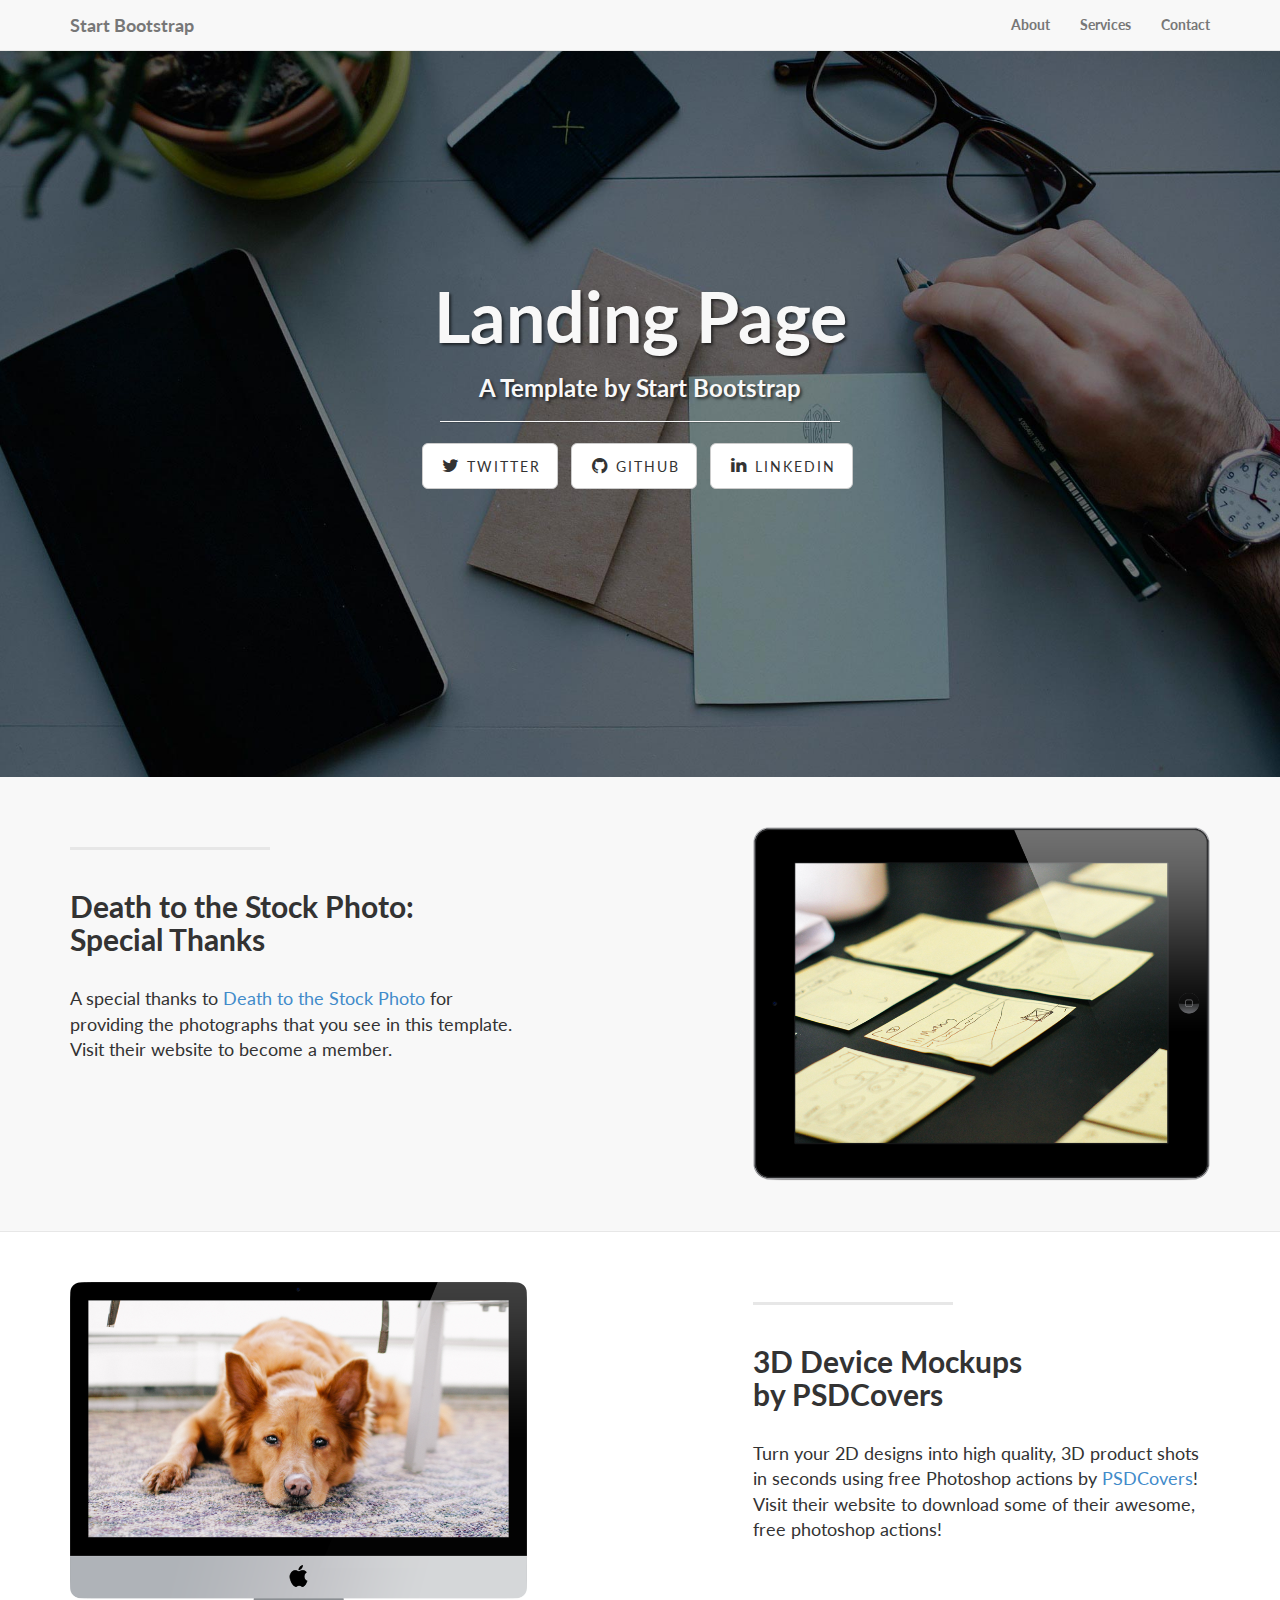
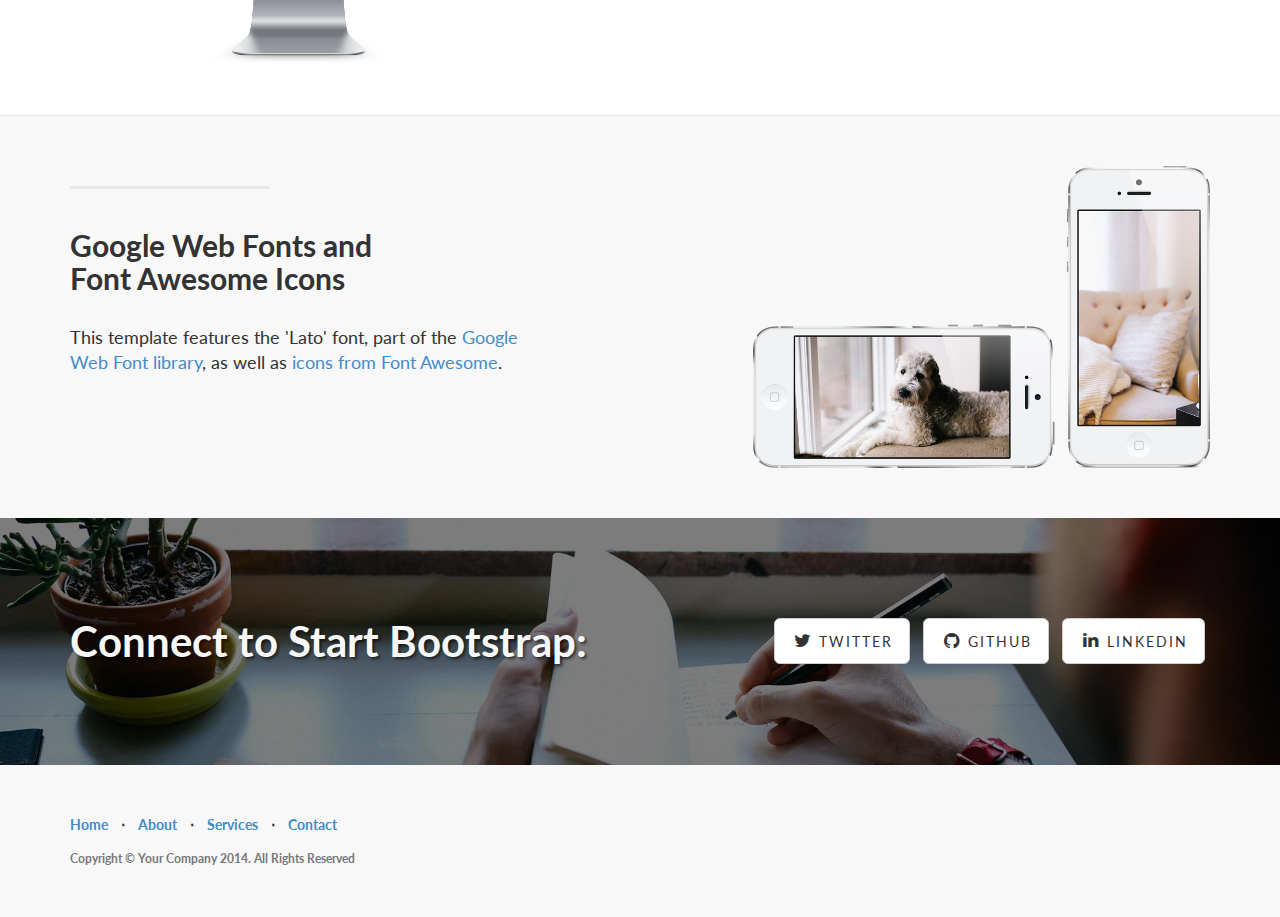
==== index.html @ eaa37b1a "Template" ====
<!DOCTYPE html>
<html lang="en">

<head>

    <meta charset="utf-8">
    <meta http-equiv="X-UA-Compatible" content="IE=edge">
    <meta name="viewport" content="width=device-width, initial-scale=1">
    <meta name="description" content="">
    <meta name="author" content="">

    <title>Landing Page - Start Bootstrap Theme</title>

    <!-- Bootstrap Core CSS -->
    <link href="css/bootstrap.min.css" rel="stylesheet">

    <!-- Custom CSS -->
    <link href="css/landing-page.css" rel="stylesheet">

    <!-- Custom Fonts -->
    <link href="font-awesome-4.1.0/css/font-awesome.min.css" rel="stylesheet" type="text/css">
    <link href="http://fonts.googleapis.com/css?family=Lato:300,400,700,300italic,400italic,700italic" rel="stylesheet" type="text/css">

    <!-- HTML5 Shim and Respond.js IE8 support of HTML5 elements and media queries -->
    <!-- WARNING: Respond.js doesn't work if you view the page via file:// -->
    <!--[if lt IE 9]>
        <script src="https://oss.maxcdn.com/libs/html5shiv/3.7.0/html5shiv.js"></script>
        <script src="https://oss.maxcdn.com/libs/respond.js/1.4.2/respond.min.js"></script>
    <![endif]-->

</head>

<body>

    <!-- Navigation -->
    <nav class="navbar navbar-default navbar-fixed-top" role="navigation">
        <div class="container">
            <!-- Brand and toggle get grouped for better mobile display -->
            <div class="navbar-header">
                <button type="button" class="navbar-toggle" data-toggle="collapse" data-target="#bs-example-navbar-collapse-1">
                    <span class="sr-only">Toggle navigation</span>
                    <span class="icon-bar"></span>
                    <span class="icon-bar"></span>
                    <span class="icon-bar"></span>
                </button>
                <a class="navbar-brand" href="#">Start Bootstrap</a>
            </div>
            <!-- Collect the nav links, forms, and other content for toggling -->
            <div class="collapse navbar-collapse" id="bs-example-navbar-collapse-1">
                <ul class="nav navbar-nav navbar-right">
                    <li>
                        <a href="#">About</a>
                    </li>
                    <li>
                        <a href="#">Services</a>
                    </li>
                    <li>
                        <a href="#">Contact</a>
                    </li>
                </ul>
            </div>
            <!-- /.navbar-collapse -->
        </div>
        <!-- /.container -->
    </nav>

    <!-- Header -->
    <div class="intro-header">

        <div class="container">

            <div class="row">
                <div class="col-lg-12">
                    <div class="intro-message">
                        <h1>Landing Page</h1>
                        <h3>A Template by Start Bootstrap</h3>
                        <hr class="intro-divider">
                        <ul class="list-inline intro-social-buttons">
                            <li>
                                <a href="https://twitter.com/SBootstrap" class="btn btn-default btn-lg"><i class="fa fa-twitter fa-fw"></i> <span class="network-name">Twitter</span></a>
                            </li>
                            <li>
                                <a href="https://github.com/IronSummitMedia/startbootstrap" class="btn btn-default btn-lg"><i class="fa fa-github fa-fw"></i> <span class="network-name">Github</span></a>
                            </li>
                            <li>
                                <a href="#" class="btn btn-default btn-lg"><i class="fa fa-linkedin fa-fw"></i> <span class="network-name">Linkedin</span></a>
                            </li>
                        </ul>
                    </div>
                </div>
            </div>

        </div>
        <!-- /.container -->

    </div>
    <!-- /.intro-header -->

    <!-- Page Content -->

    <div class="content-section-a">

        <div class="container">

            <div class="row">
                <div class="col-lg-5 col-sm-6">
                    <hr class="section-heading-spacer">
                    <div class="clearfix"></div>
                    <h2 class="section-heading">Death to the Stock Photo:<br>Special Thanks</h2>
                    <p class="lead">A special thanks to <a target="_blank" href="http://join.deathtothestockphoto.com/">Death to the Stock Photo</a> for providing the photographs that you see in this template. Visit their website to become a member.</p>
                </div>
                <div class="col-lg-5 col-lg-offset-2 col-sm-6">
                    <img class="img-responsive" src="img/ipad.png" alt="">
                </div>
            </div>

        </div>
        <!-- /.container -->

    </div>
    <!-- /.content-section-a -->

    <div class="content-section-b">

        <div class="container">

            <div class="row">
                <div class="col-lg-5 col-lg-offset-1 col-sm-push-6  col-sm-6">
                    <hr class="section-heading-spacer">
                    <div class="clearfix"></div>
                    <h2 class="section-heading">3D Device Mockups<br>by PSDCovers</h2>
                    <p class="lead">Turn your 2D designs into high quality, 3D product shots in seconds using free Photoshop actions by <a target="_blank" href="http://www.psdcovers.com/">PSDCovers</a>! Visit their website to download some of their awesome, free photoshop actions!</p>
                </div>
                <div class="col-lg-5 col-sm-pull-6  col-sm-6">
                    <img class="img-responsive" src="img/dog.png" alt="">
                </div>
            </div>

        </div>
        <!-- /.container -->

    </div>
    <!-- /.content-section-b -->

    <div class="content-section-a">

        <div class="container">

            <div class="row">
                <div class="col-lg-5 col-sm-6">
                    <hr class="section-heading-spacer">
                    <div class="clearfix"></div>
                    <h2 class="section-heading">Google Web Fonts and<br>Font Awesome Icons</h2>
                    <p class="lead">This template features the 'Lato' font, part of the <a target="_blank" href="http://www.google.com/fonts">Google Web Font library</a>, as well as <a target="_blank" href="http://fontawesome.io">icons from Font Awesome</a>.</p>
                </div>
                <div class="col-lg-5 col-lg-offset-2 col-sm-6">
                    <img class="img-responsive" src="img/phones.png" alt="">
                </div>
            </div>

        </div>
        <!-- /.container -->

    </div>
    <!-- /.content-section-a -->

    <div class="banner">

        <div class="container">

            <div class="row">
                <div class="col-lg-6">
                    <h2>Connect to Start Bootstrap:</h2>
                </div>
                <div class="col-lg-6">
                    <ul class="list-inline banner-social-buttons">
                        <li>
                            <a href="https://twitter.com/SBootstrap" class="btn btn-default btn-lg"><i class="fa fa-twitter fa-fw"></i> <span class="network-name">Twitter</span></a>
                        </li>
                        <li>
                            <a href="https://github.com/IronSummitMedia/startbootstrap" class="btn btn-default btn-lg"><i class="fa fa-github fa-fw"></i> <span class="network-name">Github</span></a>
                        </li>
                        <li>
                            <a href="#" class="btn btn-default btn-lg"><i class="fa fa-linkedin fa-fw"></i> <span class="network-name">Linkedin</span></a>
                        </li>
                    </ul>
                </div>
            </div>

        </div>
        <!-- /.container -->

    </div>
    <!-- /.banner -->

    <!-- Footer -->
    <footer>
        <div class="container">
            <div class="row">
                <div class="col-lg-12">
                    <ul class="list-inline">
                        <li>
                            <a href="#home">Home</a>
                        </li>
                        <li class="footer-menu-divider">&sdot;</li>
                        <li>
                            <a href="#about">About</a>
                        </li>
                        <li class="footer-menu-divider">&sdot;</li>
                        <li>
                            <a href="#services">Services</a>
                        </li>
                        <li class="footer-menu-divider">&sdot;</li>
                        <li>
                            <a href="#contact">Contact</a>
                        </li>
                    </ul>
                    <p class="copyright text-muted small">Copyright &copy; Your Company 2014. All Rights Reserved</p>
                </div>
            </div>
        </div>
    </footer>

    <!-- jQuery Version 1.11.0 -->
    <script src="js/jquery-1.11.0.js"></script>

    <!-- Bootstrap Core JavaScript -->
    <script src="js/bootstrap.min.js"></script>

</body>

</html>
---- css/landing-page.css ----
/*!
 * Start Bootstrap - Landing Page Bootstrap Theme (http://startbootstrap.com)
 * Code licensed under the Apache License v2.0.
 * For details, see http://www.apache.org/licenses/LICENSE-2.0.
 */

body,
html {
    width: 100%;
    height: 100%;
}

body,
h1,
h2,
h3,
h4,
h5,
h6 {
    font-family: "Lato","Helvetica Neue",Helvetica,Arial,sans-serif;
    font-weight: 700;
}

.lead {
    font-size: 18px;
    font-weight: 400;
}

.intro-header {
    padding-top: 50px; /* If you're making other pages, make sure there is 50px of padding to make sure the navbar doesn't overlap content! */
    padding-bottom: 50px;
    text-align: center;
    color: #f8f8f8;
    background: url(../img/intro-bg.jpg) no-repeat center center;
    background-size: cover;
}

.intro-message {
    position: relative;
    padding-top: 20%;
    padding-bottom: 20%;
}

.intro-message > h1 {
    margin: 0;
    text-shadow: 2px 2px 3px rgba(0,0,0,0.6);
    font-size: 5em;
}

.intro-divider {
    width: 400px;
    border-top: 1px solid #f8f8f8;
    border-bottom: 1px solid rgba(0,0,0,0.2);
}

.intro-message > h3 {
    text-shadow: 2px 2px 3px rgba(0,0,0,0.6);
}

@media(max-width:767px) {
    .intro-message {
        padding-bottom: 15%;
    }

    .intro-message > h1 {
        font-size: 3em;
    }

    ul.intro-social-buttons > li {
        display: block;
        margin-bottom: 20px;
        padding: 0;
    }

    ul.intro-social-buttons > li:last-child {
        margin-bottom: 0;
    }

    .intro-divider {
        width: 100%;
    }
}

.network-name {
    text-transform: uppercase;
    font-size: 14px;
    font-weight: 400;
    letter-spacing: 2px;
}

.content-section-a {
    padding: 50px 0;
    background-color: #f8f8f8;
}

.content-section-b {
    padding: 50px 0;
    border-top: 1px solid #e7e7e7;
    border-bottom: 1px solid #e7e7e7;
}

.section-heading {
    margin-bottom: 30px;
}

.section-heading-spacer {
    float: left;
    width: 200px;
    border-top: 3px solid #e7e7e7;
}

.banner {
    padding: 100px 0;
    color: #f8f8f8;
    background: url(../img/banner-bg.jpg) no-repeat center center;
    background-size: cover;
}

.banner h2 {
    margin: 0;
    text-shadow: 2px 2px 3px rgba(0,0,0,0.6);
    font-size: 3em;
}

.banner ul {
    margin-bottom: 0;
}

.banner-social-buttons {
    float: right;
    margin-top: 0;
}

@media(max-width:1199px) {
    ul.banner-social-buttons {
        float: left;
        margin-top: 15px;
    }
}

@media(max-width:767px) {
    .banner h2 {
        margin: 0;
        text-shadow: 2px 2px 3px rgba(0,0,0,0.6);
        font-size: 3em;
    }

    ul.banner-social-buttons > li {
        display: block;
        margin-bottom: 20px;
        padding: 0;
    }

    ul.banner-social-buttons > li:last-child {
        margin-bottom: 0;
    }
}

footer {
    padding: 50px 0;
    background-color: #f8f8f8;
}

p.copyright {
    margin: 15px 0 0;
}
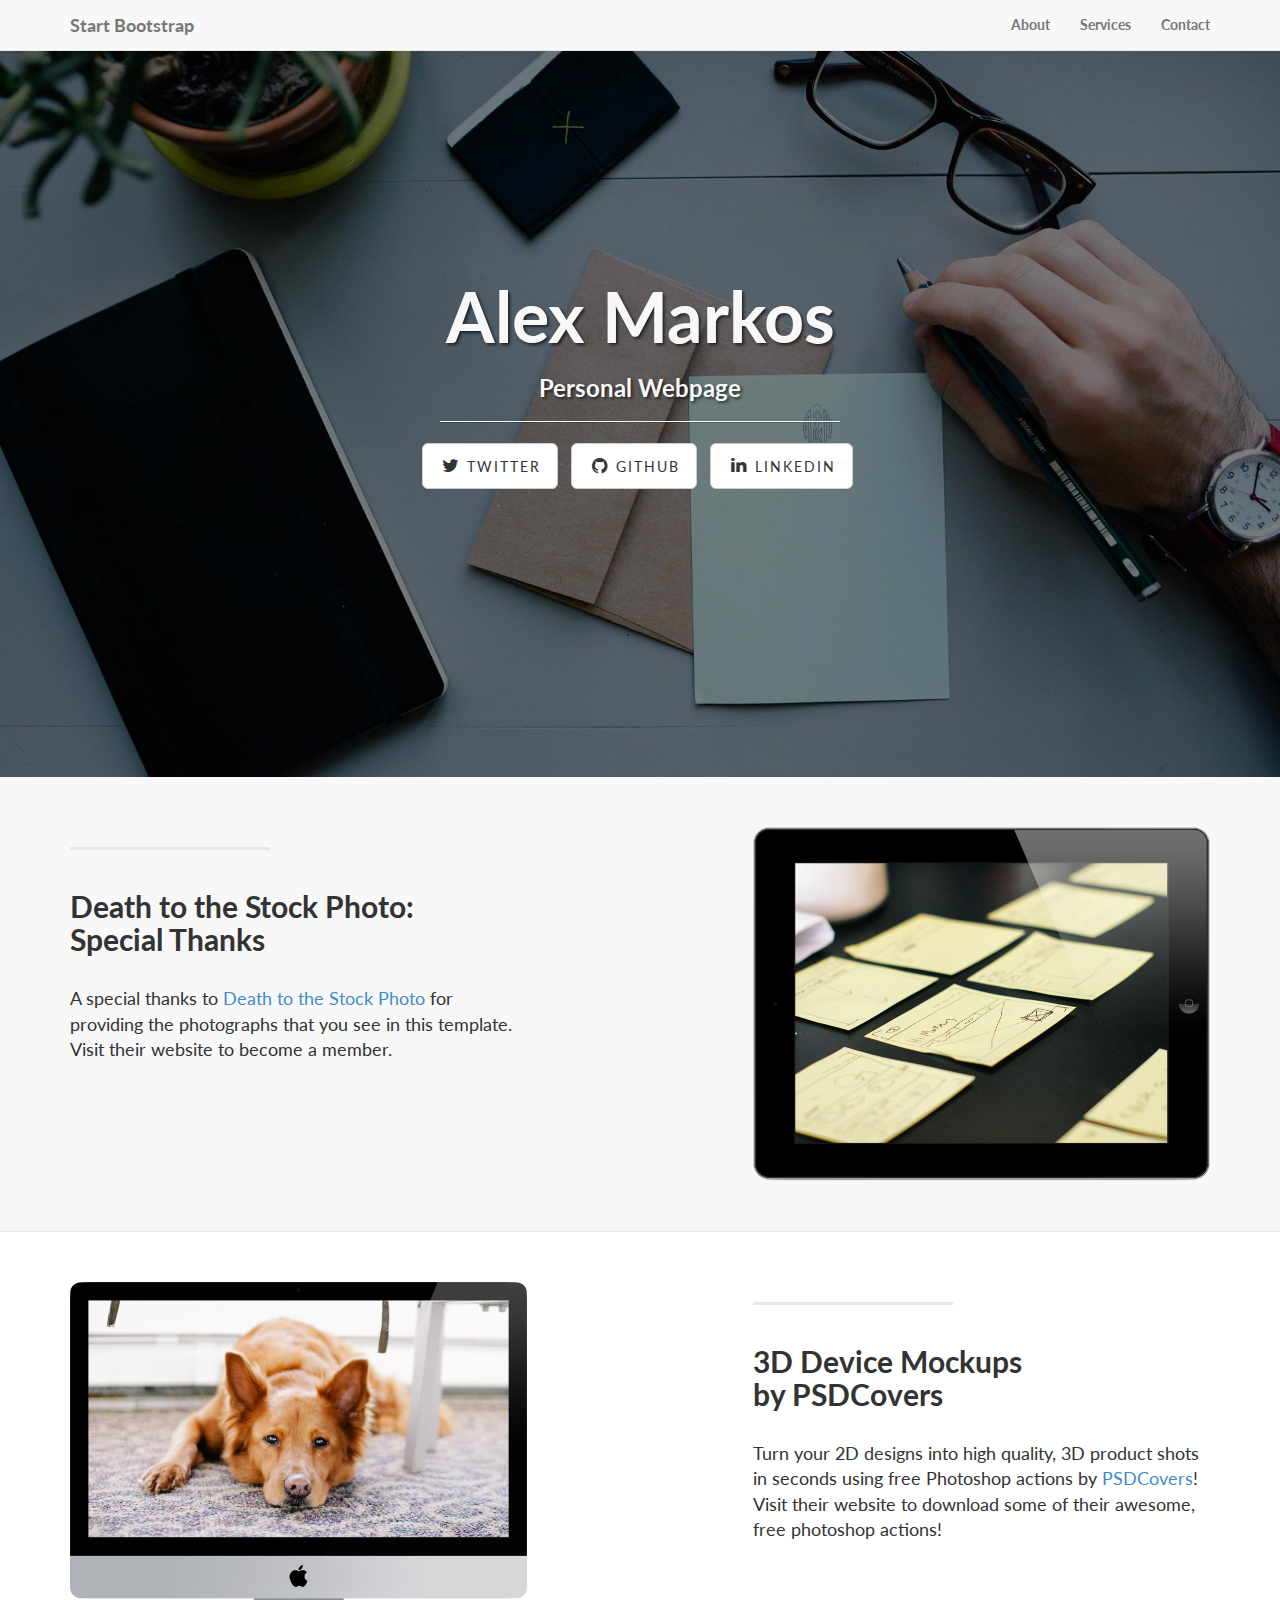
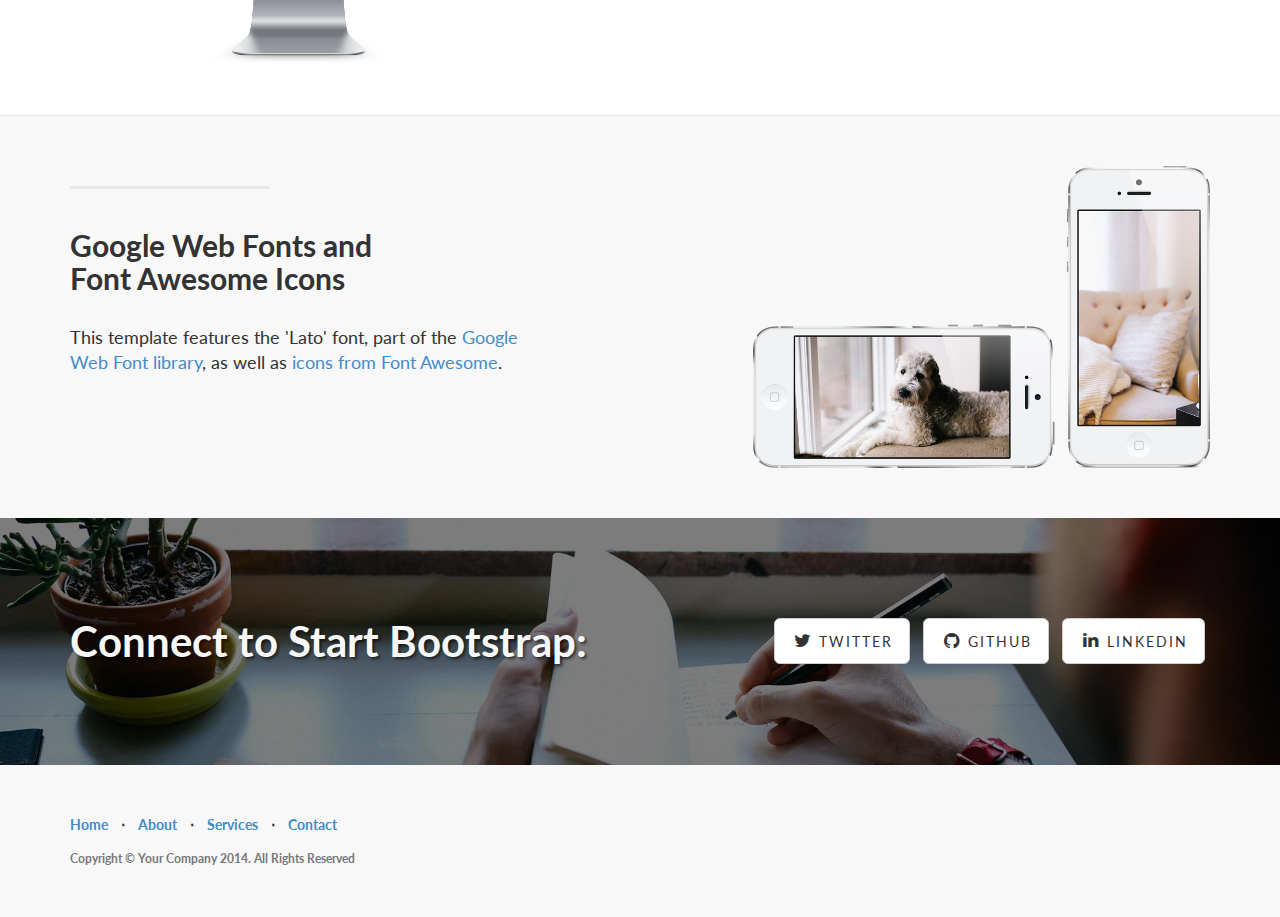
==== commit 9c284a45: "Update index.html" ====
--- a/index.html
+++ b/index.html
@@ -72,8 +72,8 @@
             <div class="row">
                 <div class="col-lg-12">
                     <div class="intro-message">
-                        <h1>Landing Page</h1>
-                        <h3>A Template by Start Bootstrap</h3>
+                        <h1>Alex Markos</h1>
+                        <h3>Personal Webpage</h3>
                         <hr class="intro-divider">
                         <ul class="list-inline intro-social-buttons">
                             <li>
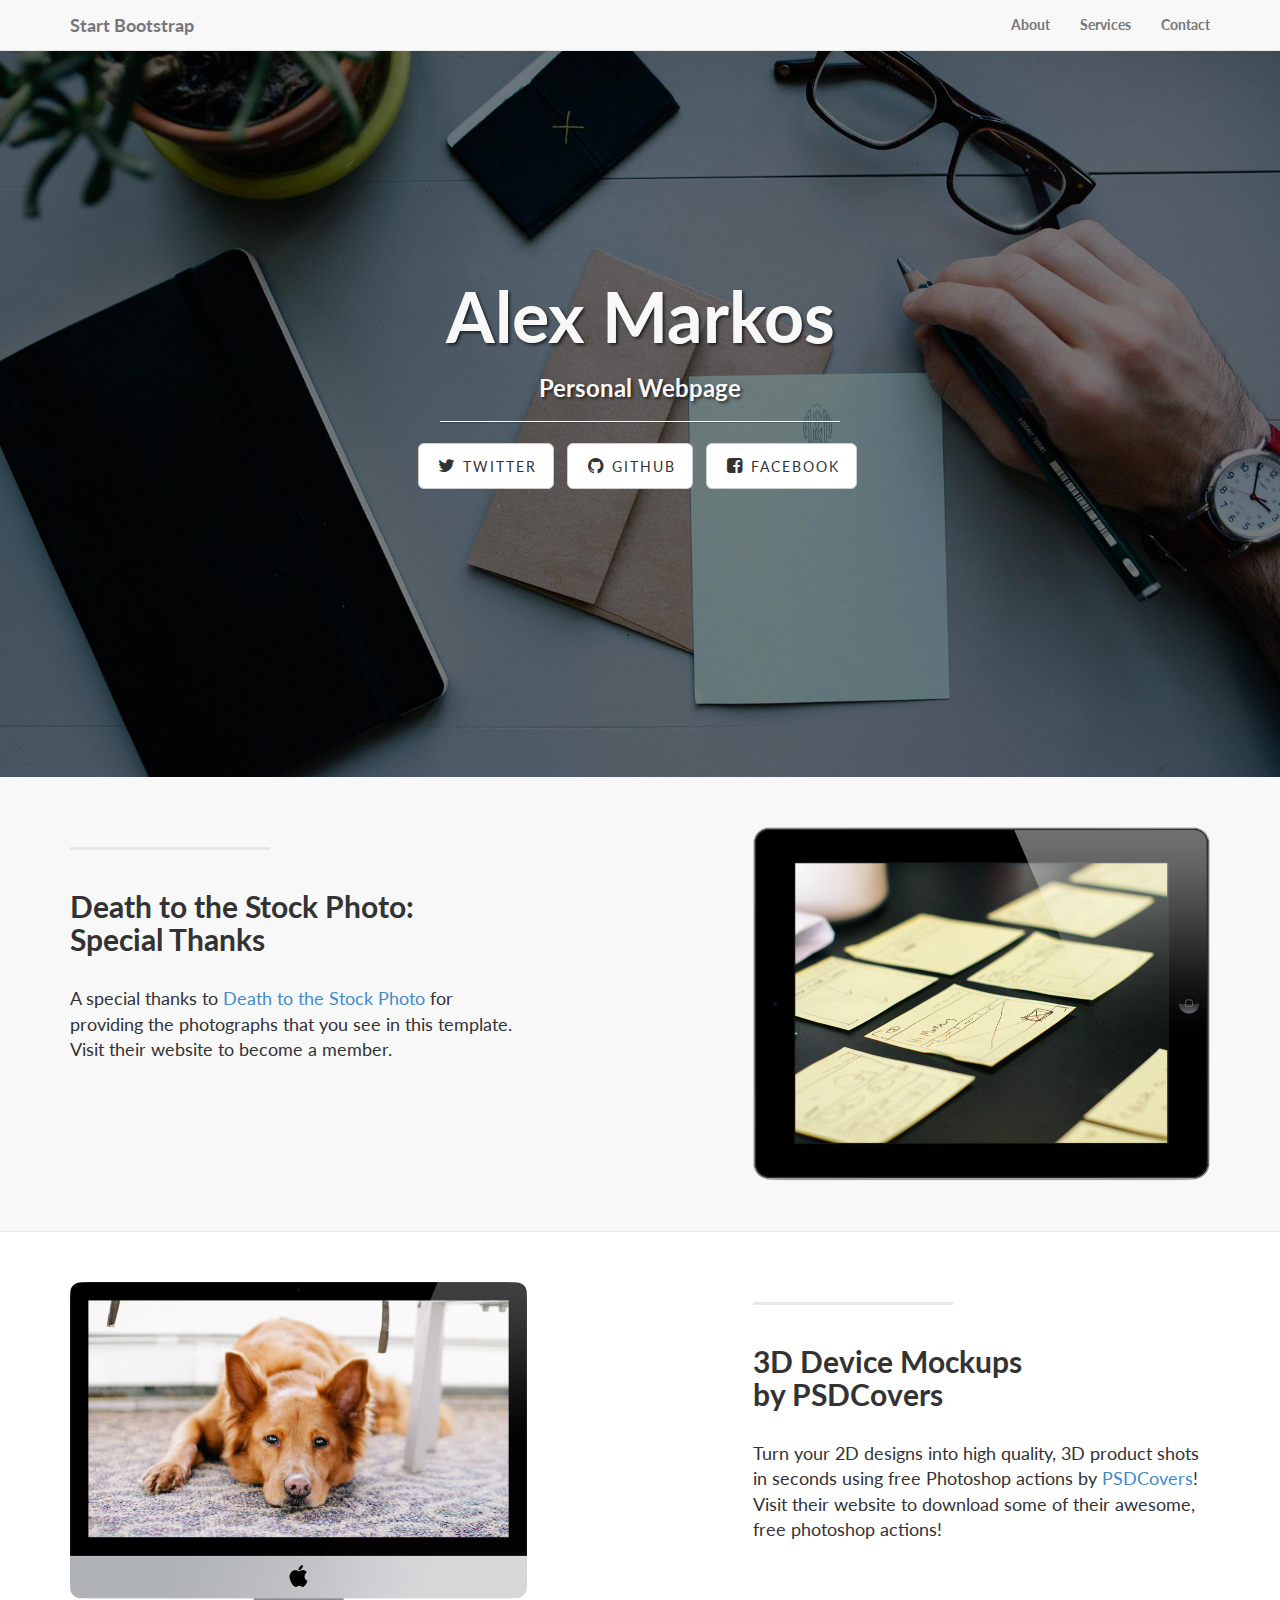
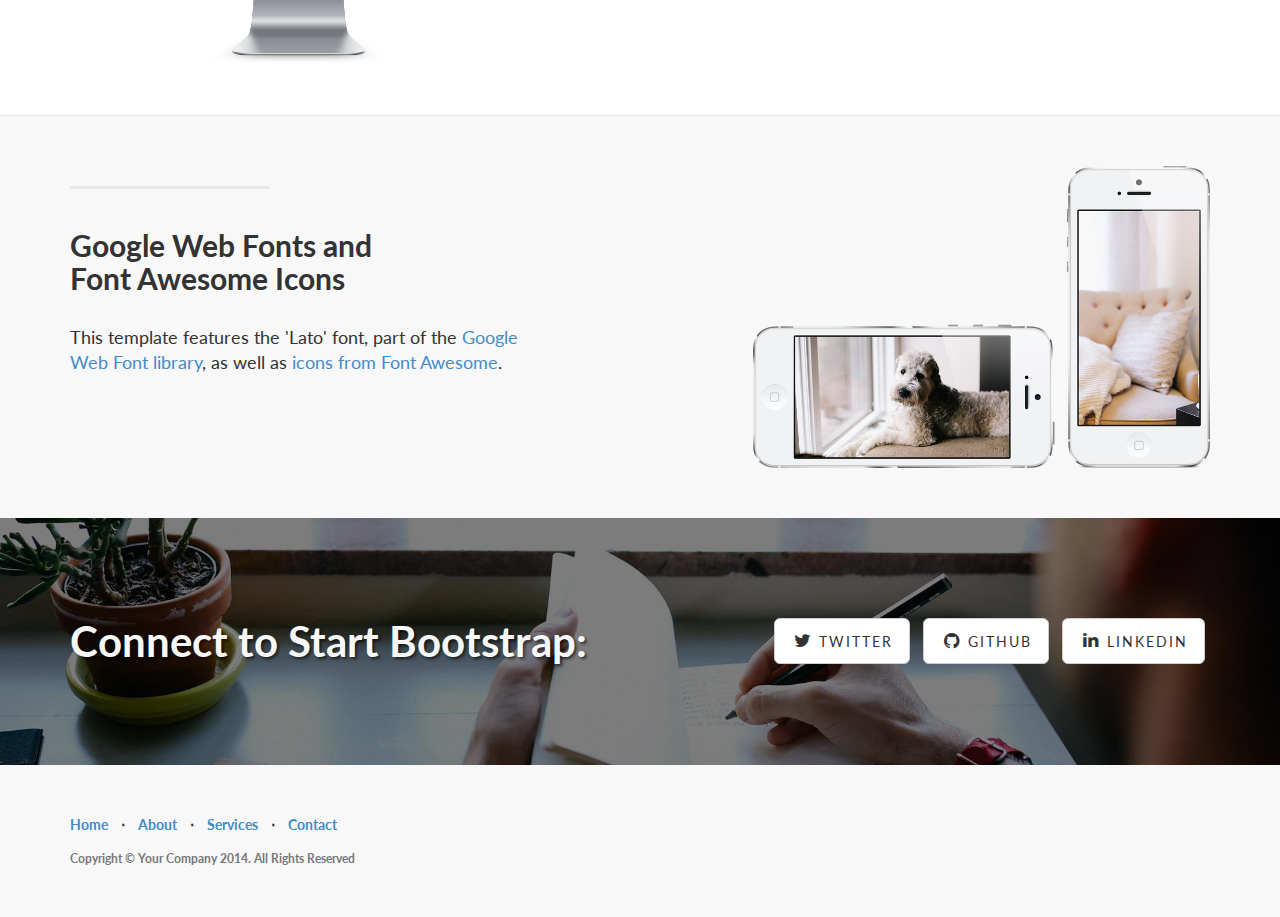
==== commit c43e06fc: "Added Facebook link" ====
--- a/index.html
+++ b/index.html
@@ -77,13 +77,13 @@
                         <hr class="intro-divider">
                         <ul class="list-inline intro-social-buttons">
                             <li>
-                                <a href="https://twitter.com/SBootstrap" class="btn btn-default btn-lg"><i class="fa fa-twitter fa-fw"></i> <span class="network-name">Twitter</span></a>
+                                <a href="https://twitter.com/MarkosAlex1" class="btn btn-default btn-lg"><i class="fa fa-twitter fa-fw"></i> <span class="network-name">Twitter</span></a>
                             </li>
                             <li>
-                                <a href="https://github.com/IronSummitMedia/startbootstrap" class="btn btn-default btn-lg"><i class="fa fa-github fa-fw"></i> <span class="network-name">Github</span></a>
+                                <a href="https://github.com/MarkosAlex1" class="btn btn-default btn-lg"><i class="fa fa-github fa-fw"></i> <span class="network-name">Github</span></a>
                             </li>
                             <li>
-                                <a href="#" class="btn btn-default btn-lg"><i class="fa fa-linkedin fa-fw"></i> <span class="network-name">Linkedin</span></a>
+                                <a href="http://facebook.com/alex.markos739" class="btn btn-default btn-lg"><i class="fa fa-facebook-square fa-fw"></i> <span class="network-name">Facebook</span></a>
                             </li>
                         </ul>
                     </div>
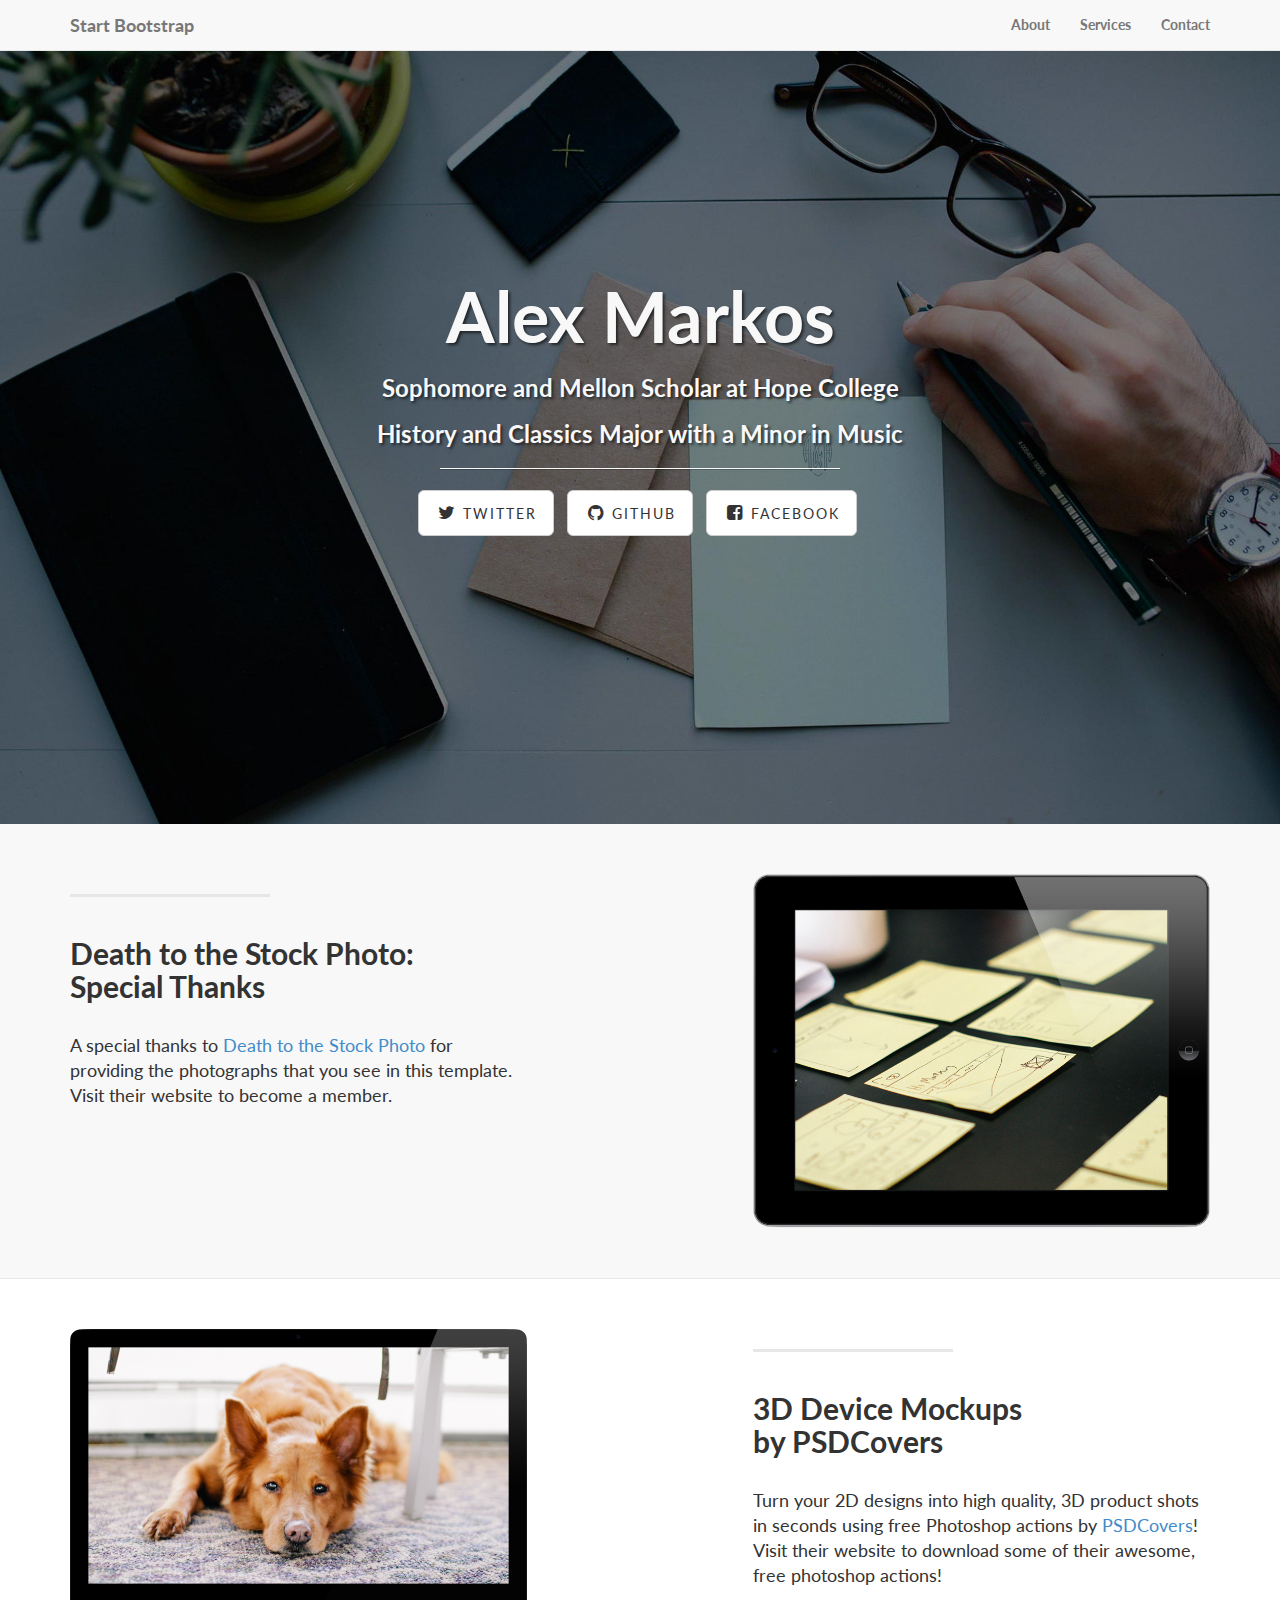
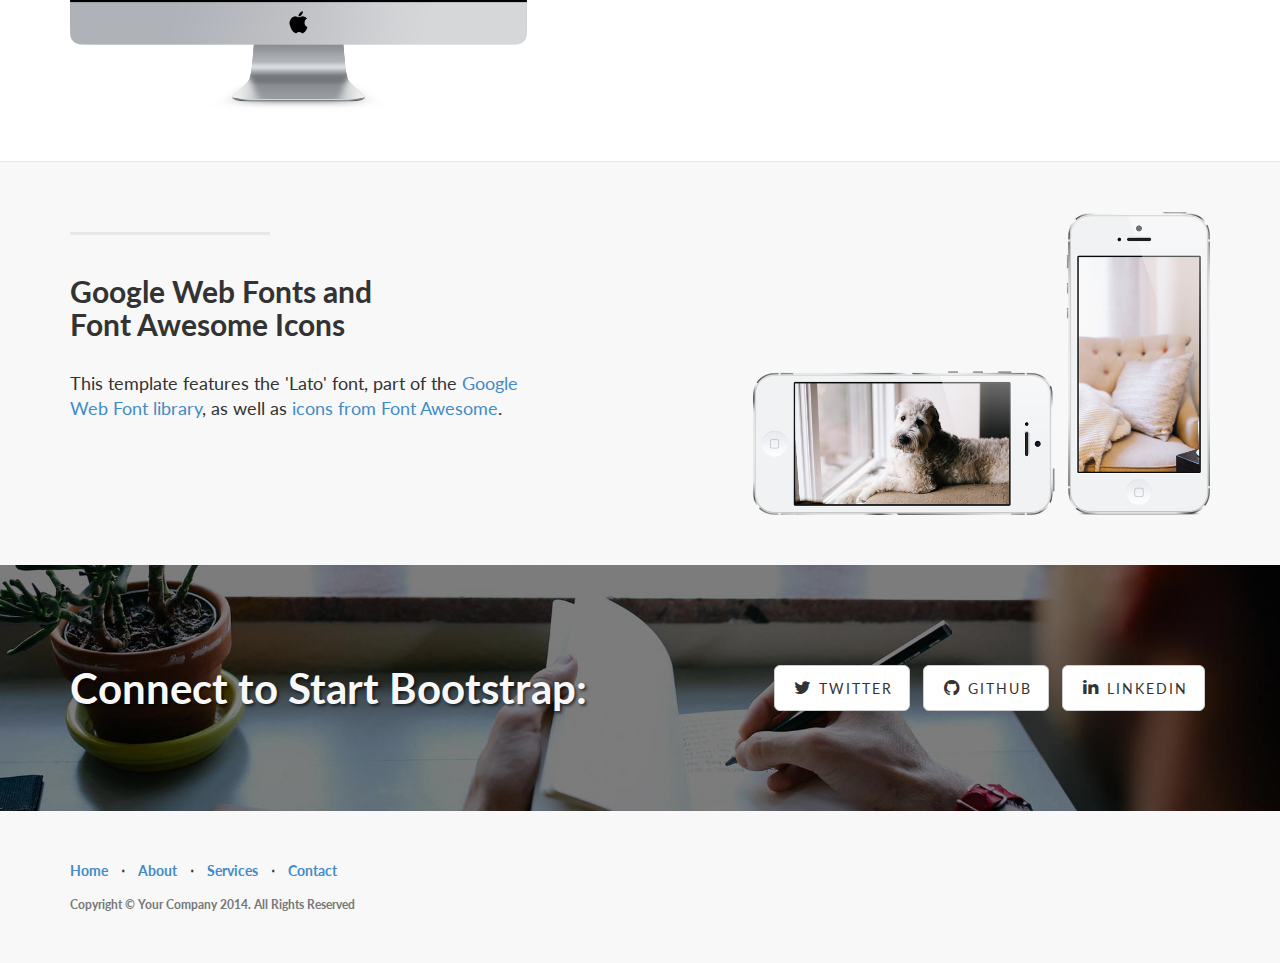
==== commit c294bdec: "Added bio info" ====
--- a/index.html
+++ b/index.html
@@ -73,7 +73,8 @@
                 <div class="col-lg-12">
                     <div class="intro-message">
                         <h1>Alex Markos</h1>
-                        <h3>Personal Webpage</h3>
+                        <h3>Sophomore and Mellon Scholar at Hope College</h3>
+                        <h3>History and Classics Major with a Minor in Music</h3>
                         <hr class="intro-divider">
                         <ul class="list-inline intro-social-buttons">
                             <li>
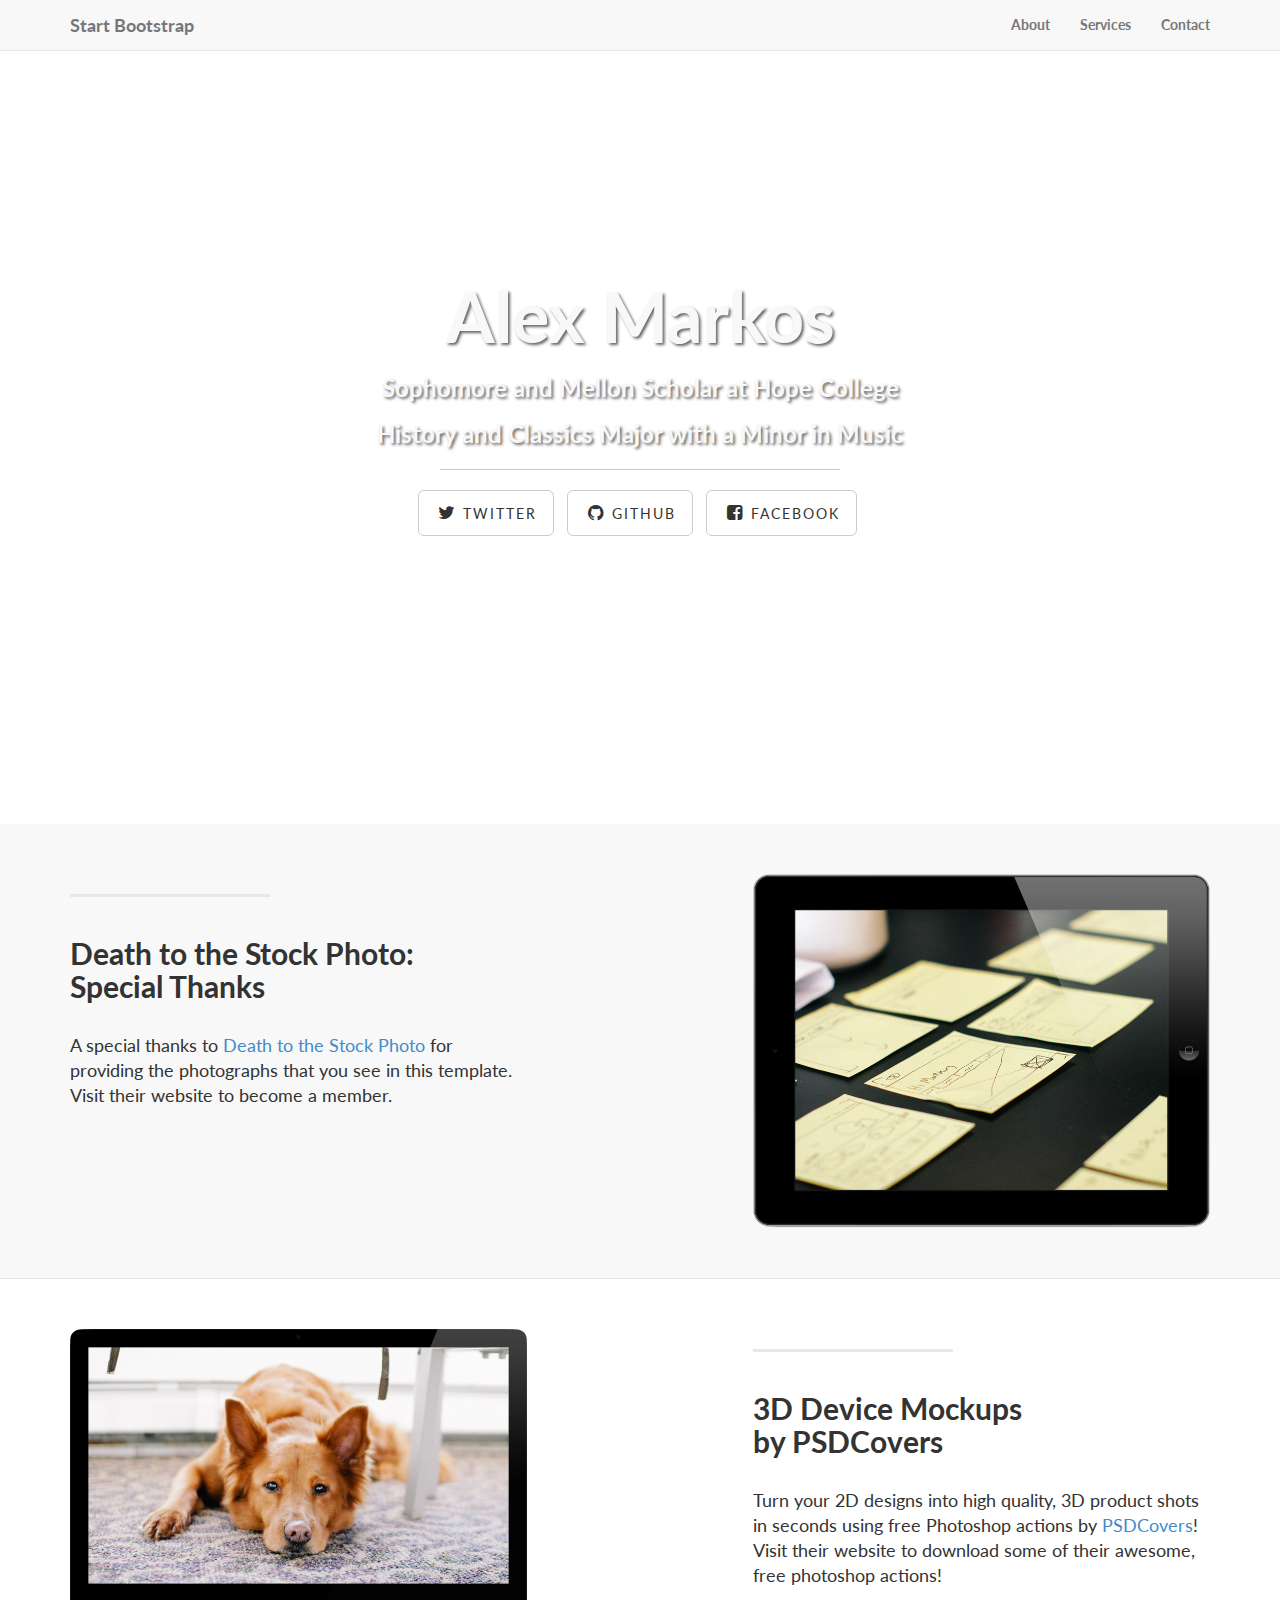
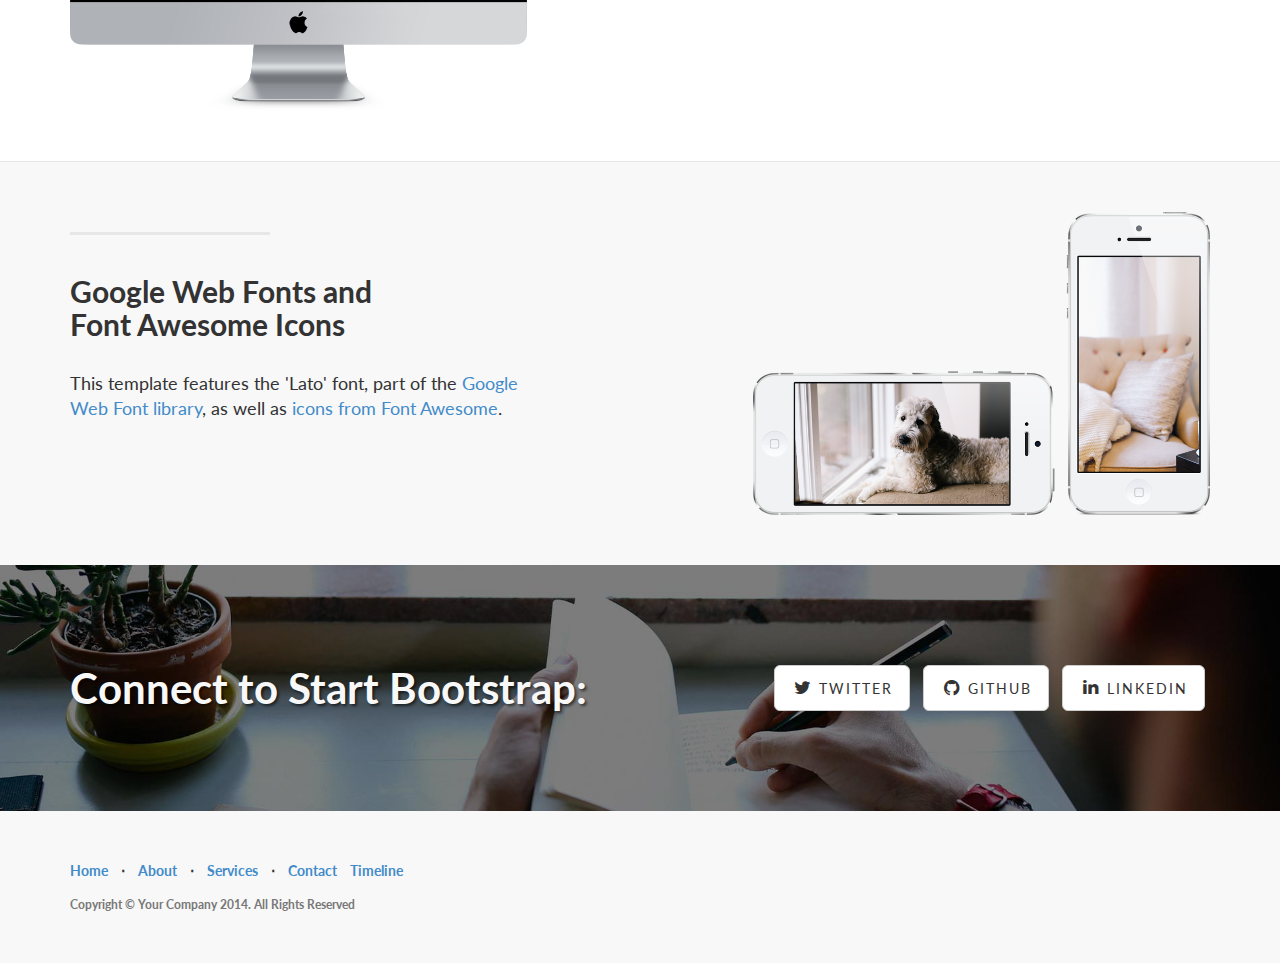
==== commit 19a10452: "Timeline" ====
--- a/index.html
+++ b/index.html
@@ -9,7 +9,7 @@
     <meta name="description" content="">
     <meta name="author" content="">
 
-    <title>Landing Page - Start Bootstrap Theme</title>
+    <title>Alex Markos</title>
 
     <!-- Bootstrap Core CSS -->
     <link href="css/bootstrap.min.css" rel="stylesheet">
@@ -215,6 +215,9 @@
                         <li>
                             <a href="#contact">Contact</a>
                         </li>
+                        <li>
+                            <a href="timeline.html">Timeline</a>
+                        </li>
                     </ul>
                     <p class="copyright text-muted small">Copyright &copy; Your Company 2014. All Rights Reserved</p>
                 </div>
--- a/css/landing-page.css
+++ b/css/landing-page.css
@@ -31,7 +31,7 @@
     padding-bottom: 50px;
     text-align: center;
     color: #f8f8f8;
-    background: url(../img/intro-bg.jpg) no-repeat center center;
+    background: url(http://upload.wikimedia.org/wikipedia/commons/d/da/The_Parthenon_in_Athens.jpg) no-repeat center center;
     background-size: cover;
 }
 
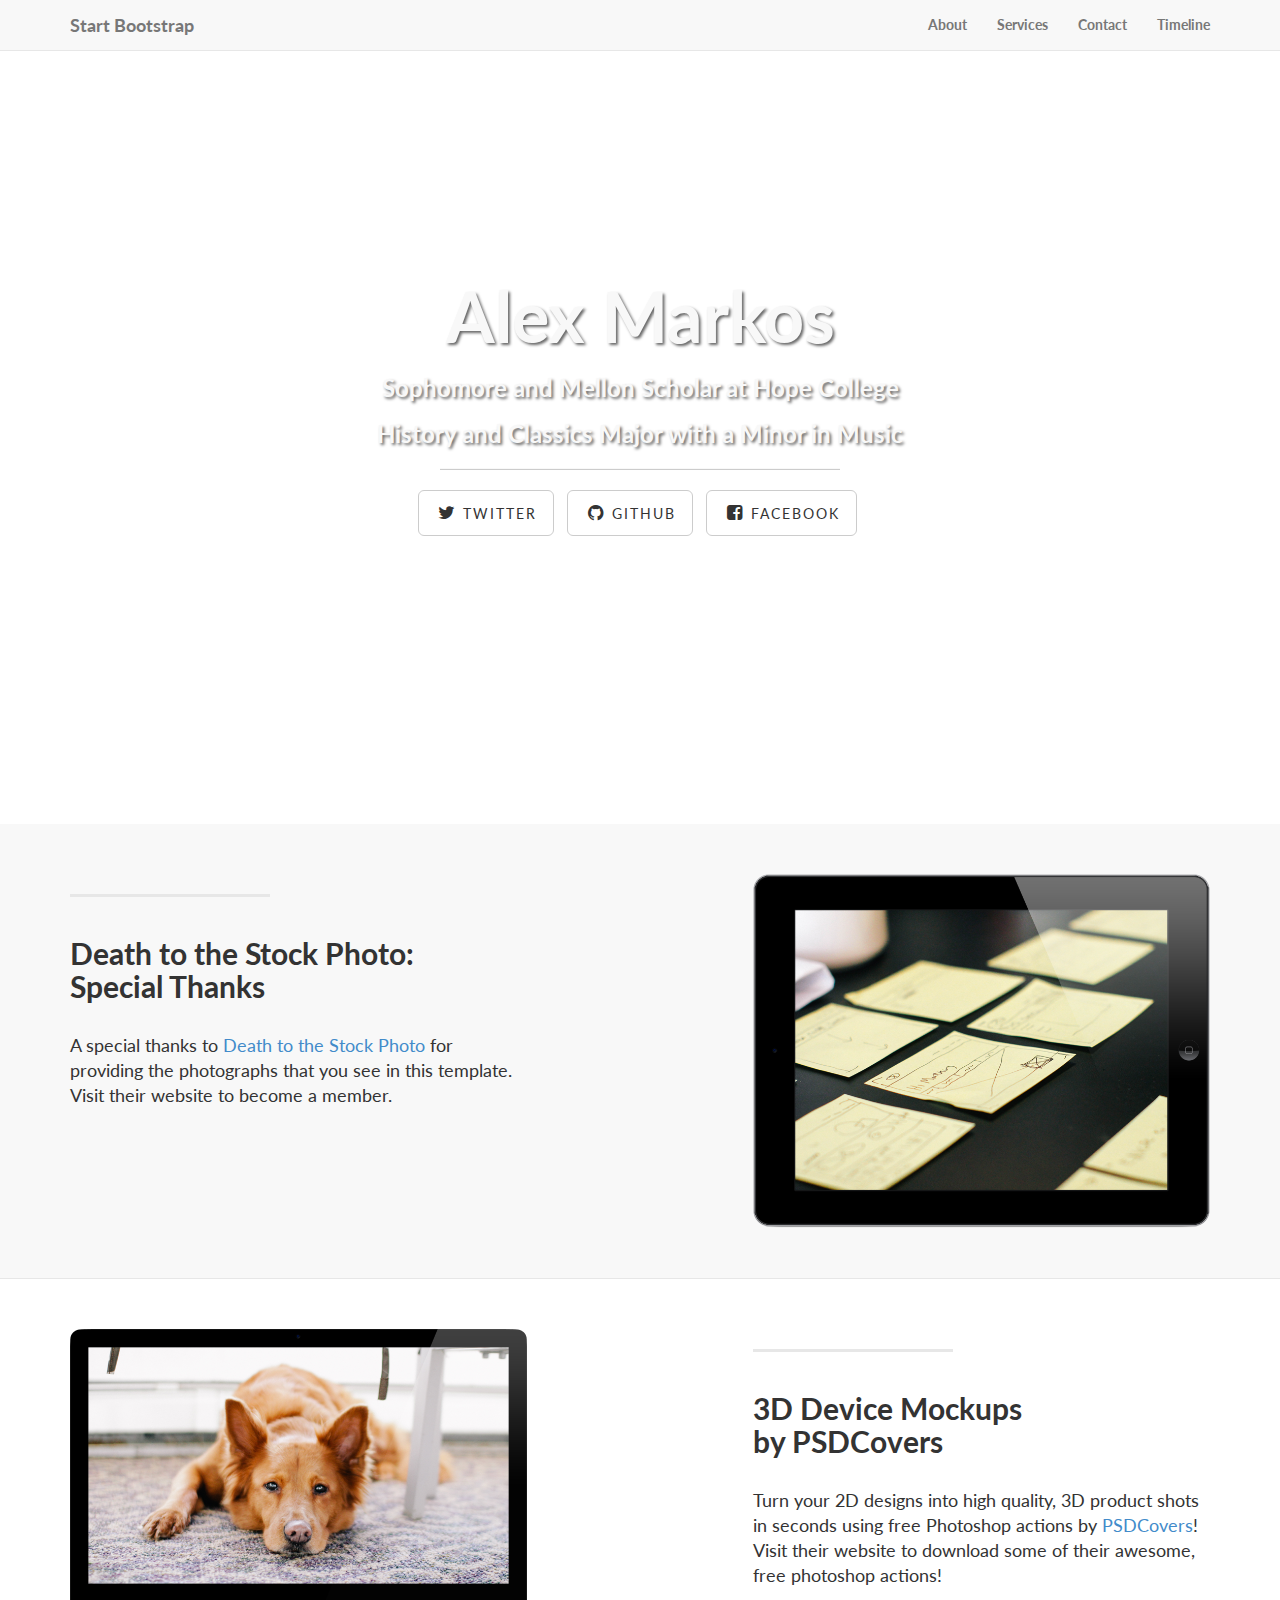
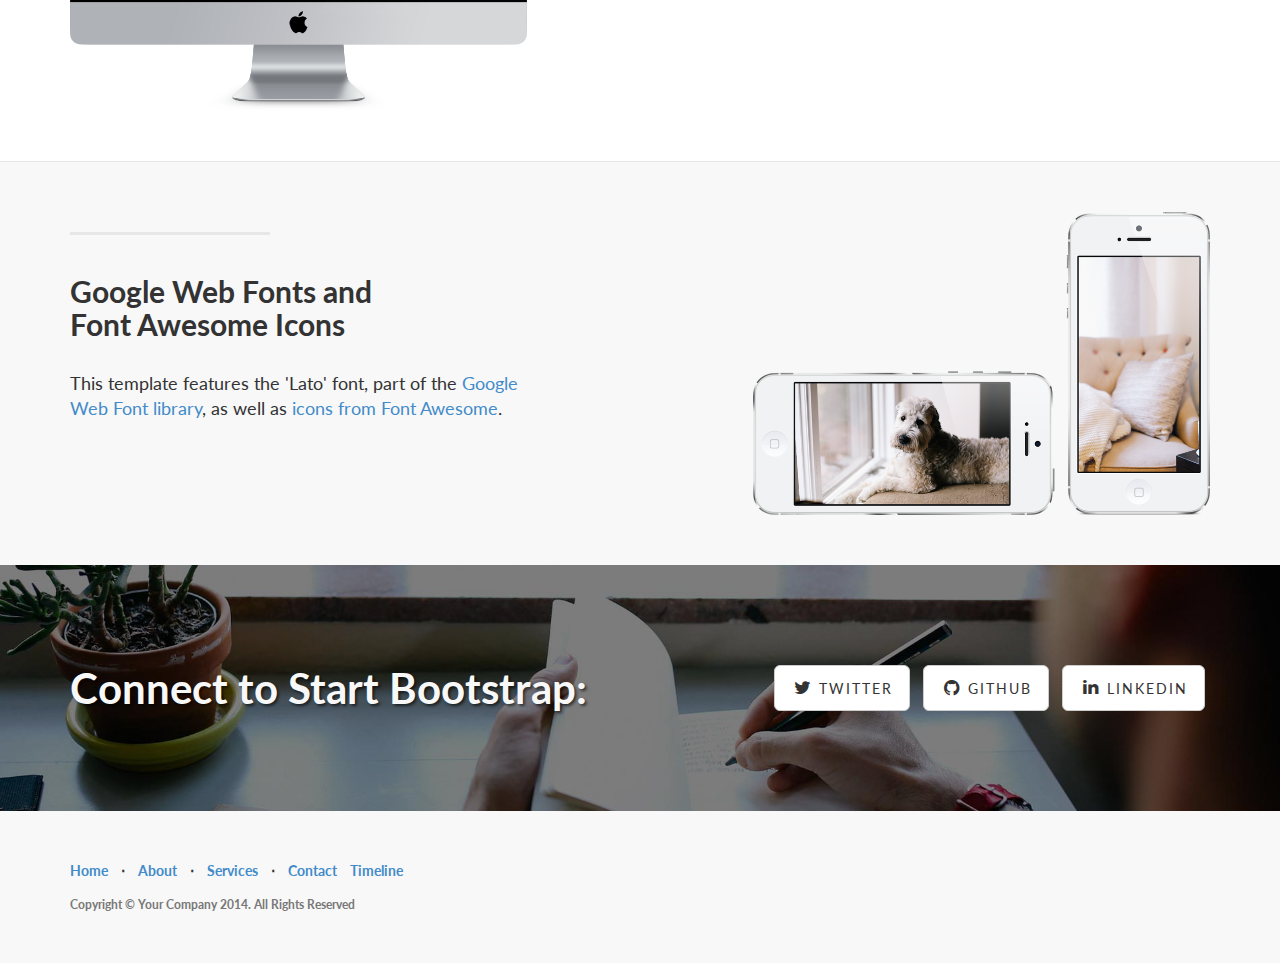
==== commit 11c2cef6: "Timeline.2" ====
--- a/index.html
+++ b/index.html
@@ -56,6 +56,9 @@
                     </li>
                     <li>
                         <a href="#">Contact</a>
+                    </li>
+                    <li>
+                            <a href="timeline.html">Timeline</a>
                     </li>
                 </ul>
             </div>
